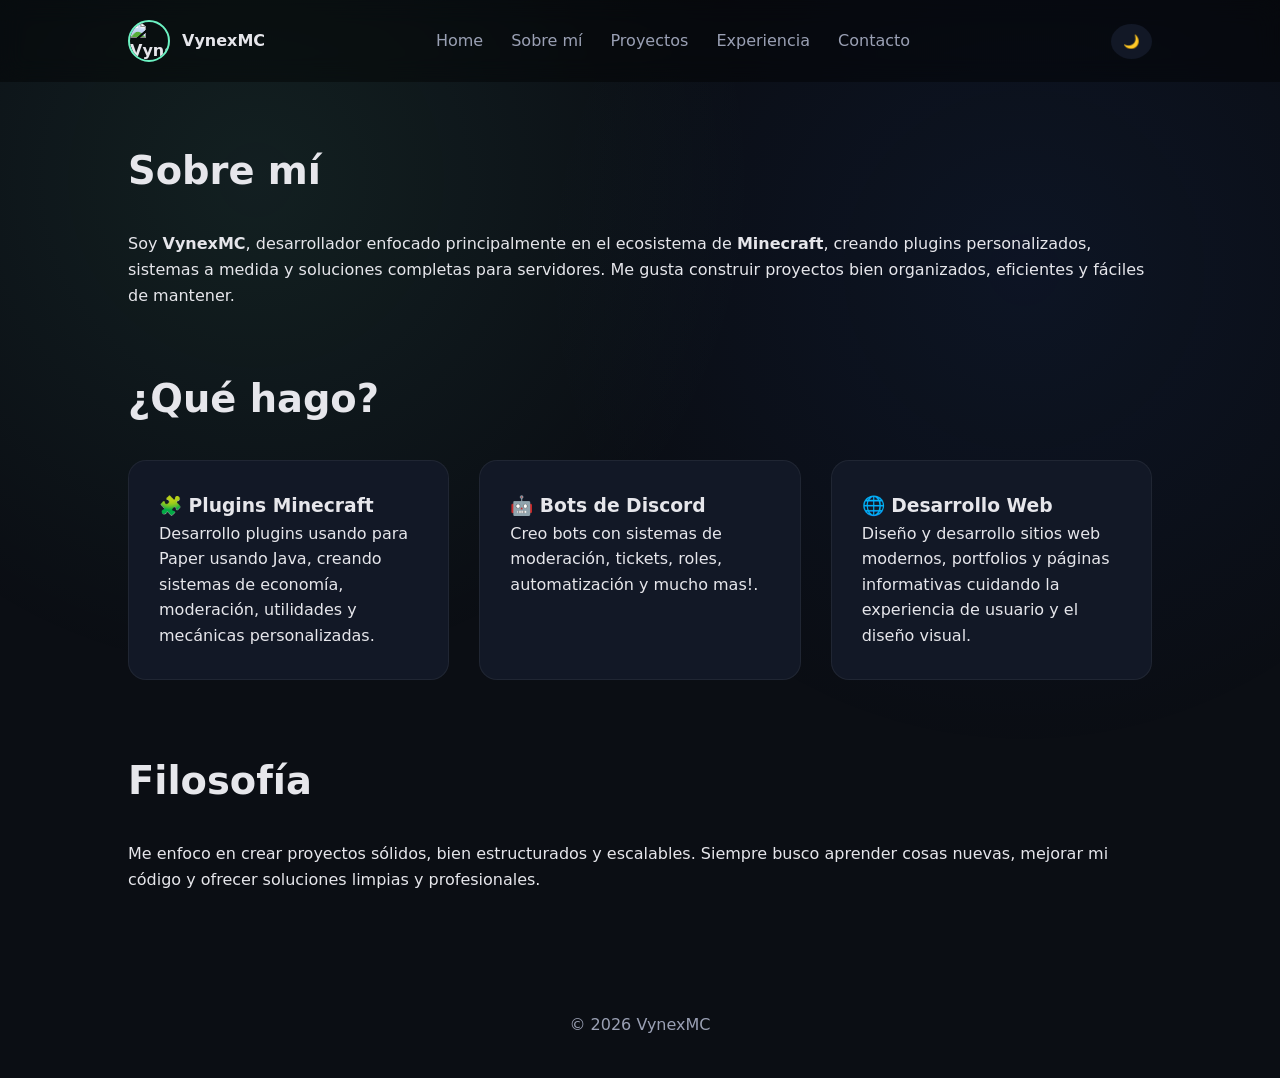
==== about.html @ d10057fe "Add files via upload" ====
<!DOCTYPE html>
<html lang="es">
<head>
<meta charset="UTF-8">
<title>Sobre mí | VynexMC</title>

<link rel="stylesheet" href="assets/css/style.css">
<link rel="stylesheet" href="https://cdnjs.cloudflare.com/ajax/libs/font-awesome/6.5.0/css/all.min.css">

<meta name="viewport" content="width=device-width, initial-scale=1.0">
</head>
<body>

<nav class="navbar">
  <div class="brand">
    <img src="assets/img/cara.png" alt="VynexMC">
    <span>VynexMC</span>
  </div>

  <div class="nav-links">
    <a href="index.html">Home</a>
    <a href="about.html">Sobre mí</a>
    <a href="projects.html">Proyectos</a>
    <a href="experience.html">Experiencia</a>
    <a href="contact.html">Contacto</a>
  </div>

  <button class="theme-btn" id="themeBtn">🌙</button>
</nav>

<main>

<section class="reveal">
  <h2>Sobre mí</h2>
  <p>
    Soy <strong>VynexMC</strong>, desarrollador enfocado principalmente en el
    ecosistema de <strong>Minecraft</strong>, creando plugins personalizados,
    sistemas a medida y soluciones completas para servidores.
    Me gusta construir proyectos bien organizados, eficientes y fáciles de mantener.
  </p>
</section>

<section class="reveal" style="margin-top:60px">
  <h2>¿Qué hago?</h2>

  <div class="grid">

    <div class="card">
      <h3>🧩 Plugins Minecraft</h3>
      <p>
        Desarrollo plugins usando para Paper usando Java,
        creando sistemas de economía, moderación, utilidades y mecánicas personalizadas.
      </p>
    </div>

    <div class="card">
      <h3>🤖 Bots de Discord</h3>
      <p>
        Creo bots con sistemas de moderación, tickets, roles,
        automatización y mucho mas!.
      </p>
    </div>

    <div class="card">
      <h3>🌐 Desarrollo Web</h3>
      <p>
        Diseño y desarrollo sitios web modernos, portfolios y páginas
        informativas cuidando la experiencia de usuario y el diseño visual.
      </p>
    </div>

  </div>
</section>

<section class="reveal" style="margin-top:70px">
  <h2>Filosofía</h2>
  <p>
    Me enfoco en crear proyectos sólidos, bien estructurados y escalables.
    Siempre busco aprender cosas nuevas, mejorar mi código y ofrecer
    soluciones limpias y profesionales.
  </p>
</section>

</main>

<footer>© 2026 VynexMC</footer>
<script src="assets/js/main.js"></script>

</body>
</html>
---- assets/css/style.css ----
:root{
  --bg:#0b0e14;
  --panel:#121826;
  --text:#e6e6eb;
  --muted:#9aa0b4;
  --accent:#6cf2c2;
}

body.light{
  --bg:#f4f6fb;
  --panel:#ffffff;
  --text:#121212;
  --muted:#555;
  --accent:#2563eb;
}

*{
  margin:0;
  padding:0;
  box-sizing:border-box;
  font-family:Inter,system-ui,sans-serif;
}

body{
  background:var(--bg);
  color:var(--text);
  line-height:1.6;
  transition:.4s;
}

a{color:inherit;text-decoration:none}

body::before{
  content:"";
  position:fixed;
  inset:0;
  background:
    radial-gradient(circle at 20% 20%, rgba(108,242,194,.08), transparent 40%),
    radial-gradient(circle at 80% 30%, rgba(37,99,235,.08), transparent 40%);
  z-index:-1;
}

.navbar{
  position:fixed;
  top:0;
  width:100%;
  padding:20px 10vw;
  display:flex;
  justify-content:space-between;
  align-items:center;
  backdrop-filter:blur(12px);
  background:rgba(0,0,0,.4);
  z-index:1000;
}

.brand{
  display:flex;
  align-items:center;
  gap:12px;
  font-weight:700;
}

.brand img{
  width:42px;
  height:42px;
  border-radius:50%;
  border:2px solid var(--accent);
}

.nav-links{
  display:flex;
  gap:24px;
}

.nav-links a{
  position:relative;
  color:var(--muted);
  font-weight:500;
  padding:6px 2px;
  transition:.3s;
}

.nav-links a::after{
  content:'';
  position:absolute;
  left:0;
  bottom:-6px;
  width:0;
  height:2px;
  background:var(--accent);
  transition:.3s;
}

.nav-links a:hover{
  color:var(--text);
}

.nav-links a:hover::after{
  width:100%;
}

.theme-btn{
  margin-left:30px;
  border:none;
  background:var(--panel);
  color:var(--text);
  padding:10px 12px;
  border-radius:50%;
  cursor:pointer;
}

main{
  padding:140px 10vw 80px;
}

h1{font-size:3.6rem;margin-bottom:20px}
h2{font-size:2.4rem;margin-bottom:30px}

.grid{
  display:grid;
  grid-template-columns:repeat(auto-fit,minmax(260px,1fr));
  gap:30px;
}

.card{
  background:var(--panel);
  padding:30px;
  border-radius:18px;
  border:1px solid rgba(255,255,255,.06);
  transition:.3s;
}

.card:hover{
  transform:translateY(-8px);
  border-color:var(--accent);
}

.hero-actions{
  margin-top:30px;
  display:flex;
  gap:20px;
}

.btn{
  padding:14px 28px;
  border-radius:14px;
  font-weight:600;
  transition:.3s;
}

.btn.primary{
  background:var(--accent);
  color:#000;
}

.btn.ghost{
  border:1px solid var(--accent);
  color:var(--accent);
}

.btn:hover{
  transform:translateY(-4px);
}

.featured{
  border:2px solid var(--accent);
  box-shadow:0 0 30px rgba(108,242,194,.2);
}

.link-card{
  text-align:center;
  cursor:pointer;
}

.contact-row{
  display:flex;
  align-items:center;
  justify-content:center;
  gap:14px;
  font-size:1.4rem;
  font-weight:600;
}

.contact-row i{
  font-size:1.8rem;
  color:var(--accent);
}

.icon-img{
  width:48px;
  height:48px;
}

.reveal{
  opacity:0;
  transform:translateY(30px);
  transition:1s;
}

.reveal.active{
  opacity:1;
  transform:none;
}

footer{
  text-align:center;
  padding:40px;
  color:var(--muted);
}
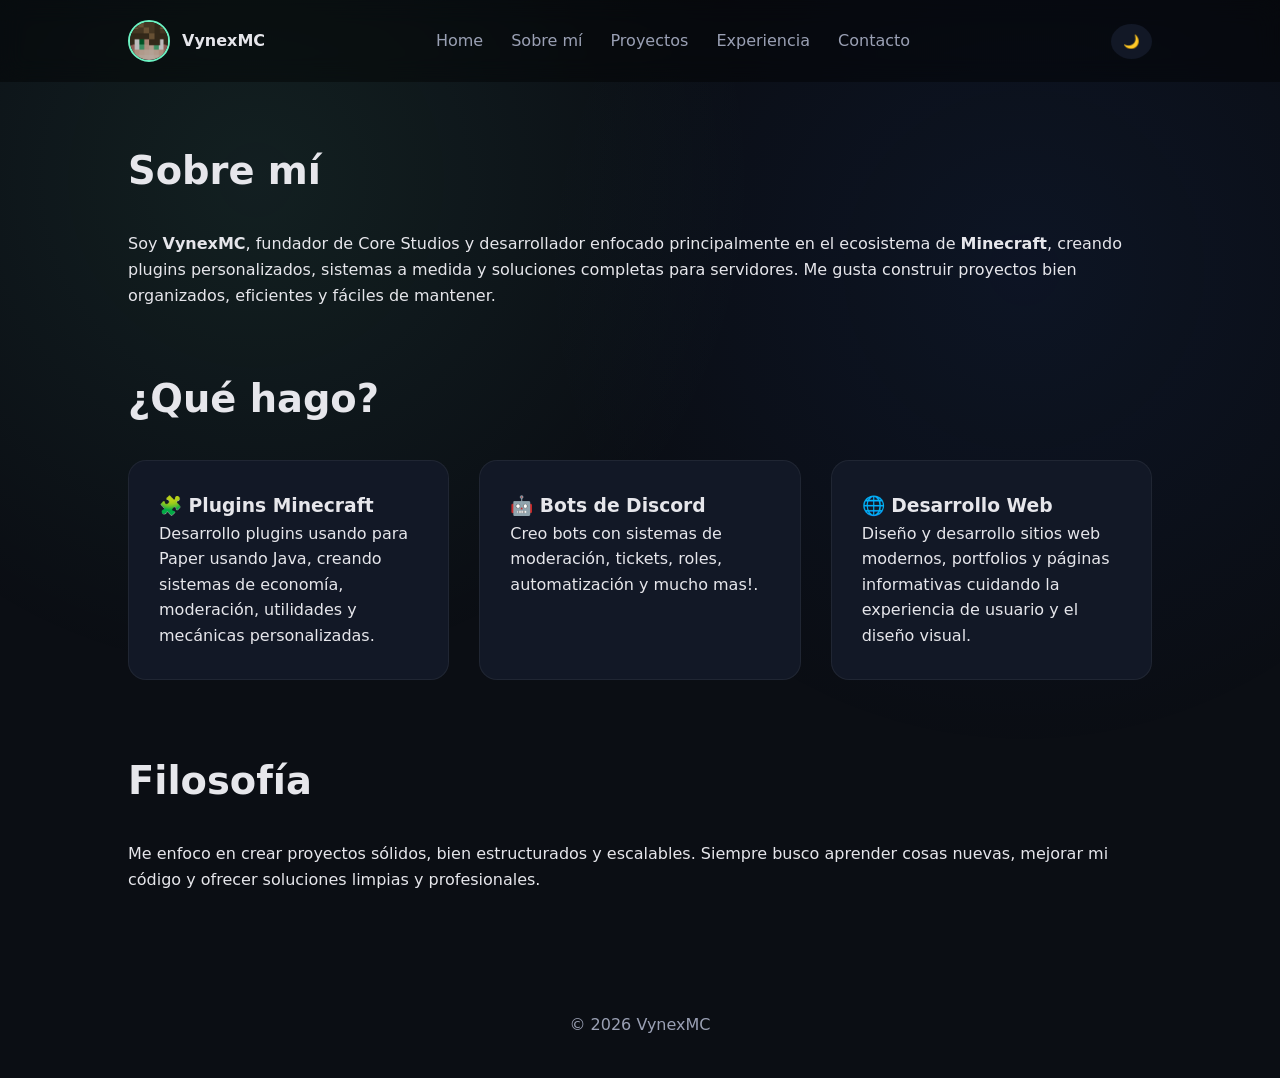
==== commit fb84a31d: "Update about.html" ====
--- a/about.html
+++ b/about.html
@@ -33,7 +33,7 @@
 <section class="reveal">
   <h2>Sobre mí</h2>
   <p>
-    Soy <strong>VynexMC</strong>, desarrollador enfocado principalmente en el
+    Soy <strong>VynexMC</strong>, fundador de Core Studios y desarrollador enfocado principalmente en el
     ecosistema de <strong>Minecraft</strong>, creando plugins personalizados,
     sistemas a medida y soluciones completas para servidores.
     Me gusta construir proyectos bien organizados, eficientes y fáciles de mantener.
@@ -88,3 +88,4 @@
 
 </body>
 </html>
+
--- a/assets/css/style.css
+++ b/assets/css/style.css
@@ -207,3 +207,133 @@
   padding:40px;
   color:var(--muted);
 }
+
+
+.project-section{
+  margin-top:70px;
+}
+
+.project-section h3{
+  margin-bottom:18px;
+  font-size:1.6rem;
+}
+
+.horizontal-scroll{
+  display:flex;
+  gap:24px;
+  overflow-x:auto;
+  padding-bottom:12px;
+  scroll-snap-type:x mandatory;
+}
+
+.horizontal-scroll::-webkit-scrollbar{
+  height:8px;
+}
+
+.horizontal-scroll::-webkit-scrollbar-thumb{
+  background:var(--accent);
+  border-radius:10px;
+}
+
+.project-card{
+  min-width:280px;
+  background:var(--card);
+  border-radius:16px;
+  padding:22px;
+  scroll-snap-align:start;
+  transition:.3s;
+}
+
+.project-card:hover{
+  transform:translateY(-6px);
+  box-shadow:0 16px 35px rgba(0,0,0,.3);
+}
+
+.project-card h4{
+  margin-bottom:8px;
+}
+
+.project-card p{
+  font-size:.95rem;
+  opacity:.85;
+}
+
+.tag{
+  display:inline-block;
+  padding:4px 10px;
+  border-radius:20px;
+  font-size:.75rem;
+  font-weight:600;
+  margin-bottom:10px;
+}
+
+.tag.active{background:#4ade80;color:#000}
+.tag.dev{background:#facc15;color:#000}
+.tag.closed{background:#f87171;color:#000}
+.tag.paused{background:#a1a1aa;color:#000}
+
+/* ===== PROYECTOS ===== */
+
+.project-section{
+  margin-top:70px;
+}
+
+.project-section h3{
+  margin-bottom:18px;
+  font-size:1.6rem;
+}
+
+.horizontal-scroll{
+  display:flex;
+  gap:24px;
+  overflow-x:auto;
+  padding-bottom:12px;
+  scroll-snap-type:x mandatory;
+}
+
+.horizontal-scroll::-webkit-scrollbar{
+  height:8px;
+}
+
+.horizontal-scroll::-webkit-scrollbar-thumb{
+  background:var(--accent);
+  border-radius:10px;
+}
+
+.project-card{
+  min-width:280px;
+  background:var(--card);
+  border-radius:16px;
+  padding:22px;
+  scroll-snap-align:start;
+  transition:.3s;
+}
+
+.project-card:hover{
+  transform:translateY(-6px);
+  box-shadow:0 16px 35px rgba(0,0,0,.3);
+}
+
+.project-card h4{
+  margin-bottom:8px;
+}
+
+.project-card p{
+  font-size:.95rem;
+  opacity:.85;
+}
+
+/* Tags */
+.tag{
+  display:inline-block;
+  padding:4px 10px;
+  border-radius:20px;
+  font-size:.75rem;
+  font-weight:600;
+  margin-bottom:10px;
+}
+
+.tag.active{background:#4ade80;color:#000}
+.tag.dev{background:#facc15;color:#000}
+.tag.closed{background:#f87171;color:#000}
+.tag.paused{background:#a1a1aa;color:#000}
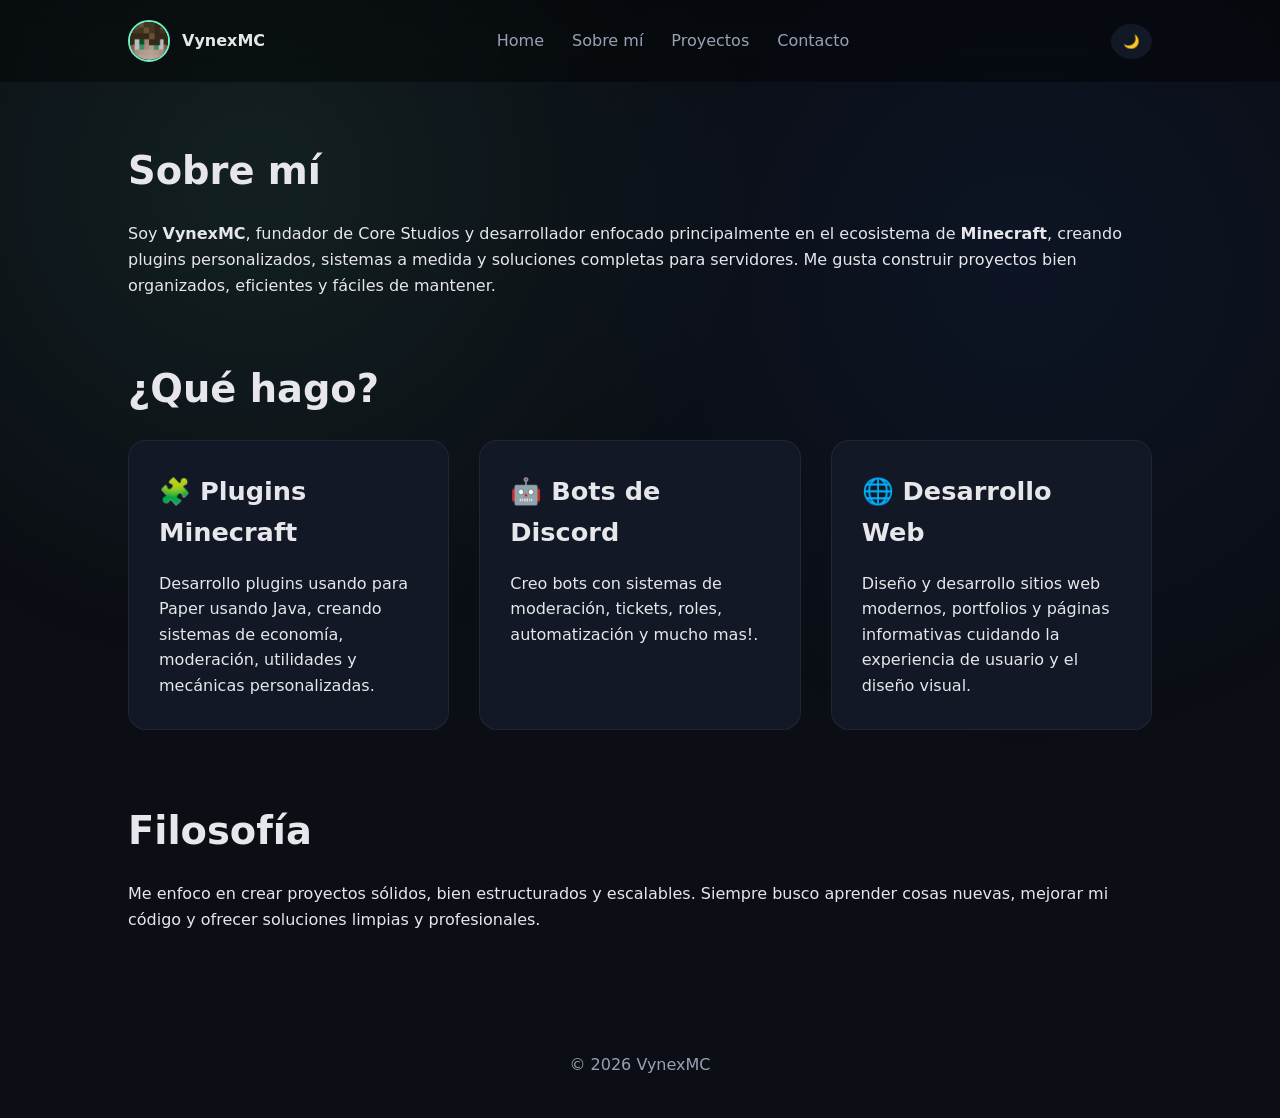
==== commit 1629d352: "Update about.html" ====
--- a/about.html
+++ b/about.html
@@ -21,7 +21,6 @@
     <a href="index.html">Home</a>
     <a href="about.html">Sobre mí</a>
     <a href="projects.html">Proyectos</a>
-    <a href="experience.html">Experiencia</a>
     <a href="contact.html">Contacto</a>
   </div>
 
@@ -89,3 +88,4 @@
 </body>
 </html>
 
+
--- a/assets/css/style.css
+++ b/assets/css/style.css
@@ -28,7 +28,10 @@
   transition:.4s;
 }
 
-a{color:inherit;text-decoration:none}
+a{
+  color:inherit;
+  text-decoration:none;
+}
 
 body::before{
   content:"";
@@ -40,6 +43,8 @@
   z-index:-1;
 }
 
+/* ===== NAVBAR ===== */
+
 .navbar{
   position:fixed;
   top:0;
@@ -109,18 +114,31 @@
   cursor:pointer;
 }
 
+/* ===== MAIN ===== */
+
 main{
   padding:140px 10vw 80px;
 }
 
 h1{font-size:3.6rem;margin-bottom:20px}
-h2{font-size:2.4rem;margin-bottom:30px}
+h2{font-size:2.4rem;margin-bottom:20px}
+h3{font-size:1.6rem;margin-bottom:18px}
+
+.subtitle{
+  color:var(--muted);
+  max-width:700px;
+  margin-bottom:40px;
+}
+
+/* ===== GRID ===== */
 
 .grid{
   display:grid;
   grid-template-columns:repeat(auto-fit,minmax(260px,1fr));
   gap:30px;
 }
+
+/* ===== CARDS ===== */
 
 .card{
   background:var(--panel);
@@ -135,6 +153,8 @@
   border-color:var(--accent);
 }
 
+/* ===== BOTONES ===== */
+
 .hero-actions{
   margin-top:30px;
   display:flex;
@@ -162,15 +182,7 @@
   transform:translateY(-4px);
 }
 
-.featured{
-  border:2px solid var(--accent);
-  box-shadow:0 0 30px rgba(108,242,194,.2);
-}
-
-.link-card{
-  text-align:center;
-  cursor:pointer;
-}
+/* ===== CONTACTO ===== */
 
 .contact-row{
   display:flex;
@@ -191,6 +203,8 @@
   height:48px;
 }
 
+/* ===== REVEAL (SE QUEDA) ===== */
+
 .reveal{
   opacity:0;
   transform:translateY(30px);
@@ -202,20 +216,18 @@
   transform:none;
 }
 
+/* ===== FOOTER ===== */
+
 footer{
   text-align:center;
   padding:40px;
   color:var(--muted);
 }
 
+/* ===== PROYECTOS ===== */
 
 .project-section{
   margin-top:70px;
-}
-
-.project-section h3{
-  margin-bottom:18px;
-  font-size:1.6rem;
 }
 
 .horizontal-scroll{
@@ -235,18 +247,21 @@
   border-radius:10px;
 }
 
+/* ===== PROJECT CARD ===== */
+
 .project-card{
   min-width:280px;
-  background:var(--card);
+  background:var(--panel);
   border-radius:16px;
   padding:22px;
+  border:1px solid rgba(255,255,255,.06);
   scroll-snap-align:start;
   transition:.3s;
 }
 
 .project-card:hover{
   transform:translateY(-6px);
-  box-shadow:0 16px 35px rgba(0,0,0,.3);
+  border-color:var(--accent);
 }
 
 .project-card h4{
@@ -257,6 +272,8 @@
   font-size:.95rem;
   opacity:.85;
 }
+
+/* ===== TAGS ===== */
 
 .tag{
   display:inline-block;
@@ -271,69 +288,3 @@
 .tag.dev{background:#facc15;color:#000}
 .tag.closed{background:#f87171;color:#000}
 .tag.paused{background:#a1a1aa;color:#000}
-
-/* ===== PROYECTOS ===== */
-
-.project-section{
-  margin-top:70px;
-}
-
-.project-section h3{
-  margin-bottom:18px;
-  font-size:1.6rem;
-}
-
-.horizontal-scroll{
-  display:flex;
-  gap:24px;
-  overflow-x:auto;
-  padding-bottom:12px;
-  scroll-snap-type:x mandatory;
-}
-
-.horizontal-scroll::-webkit-scrollbar{
-  height:8px;
-}
-
-.horizontal-scroll::-webkit-scrollbar-thumb{
-  background:var(--accent);
-  border-radius:10px;
-}
-
-.project-card{
-  min-width:280px;
-  background:var(--card);
-  border-radius:16px;
-  padding:22px;
-  scroll-snap-align:start;
-  transition:.3s;
-}
-
-.project-card:hover{
-  transform:translateY(-6px);
-  box-shadow:0 16px 35px rgba(0,0,0,.3);
-}
-
-.project-card h4{
-  margin-bottom:8px;
-}
-
-.project-card p{
-  font-size:.95rem;
-  opacity:.85;
-}
-
-/* Tags */
-.tag{
-  display:inline-block;
-  padding:4px 10px;
-  border-radius:20px;
-  font-size:.75rem;
-  font-weight:600;
-  margin-bottom:10px;
-}
-
-.tag.active{background:#4ade80;color:#000}
-.tag.dev{background:#facc15;color:#000}
-.tag.closed{background:#f87171;color:#000}
-.tag.paused{background:#a1a1aa;color:#000}
